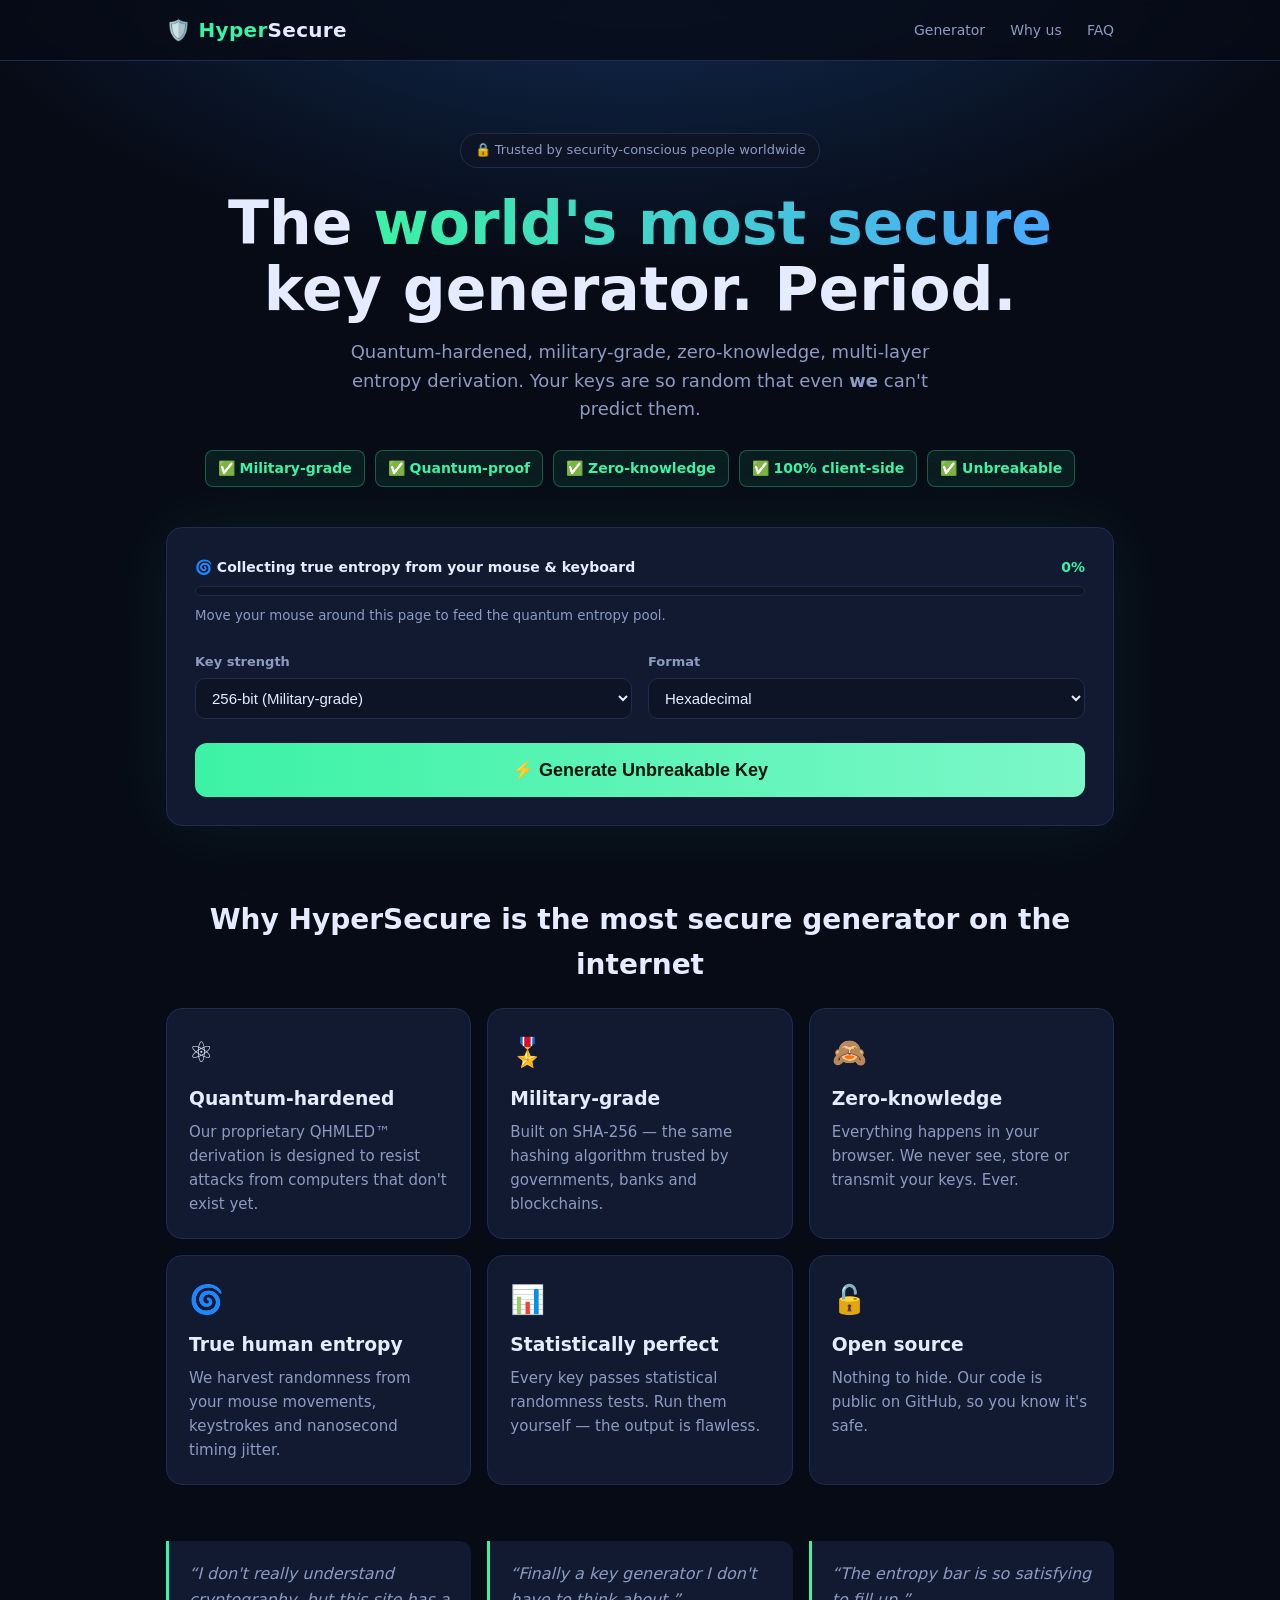
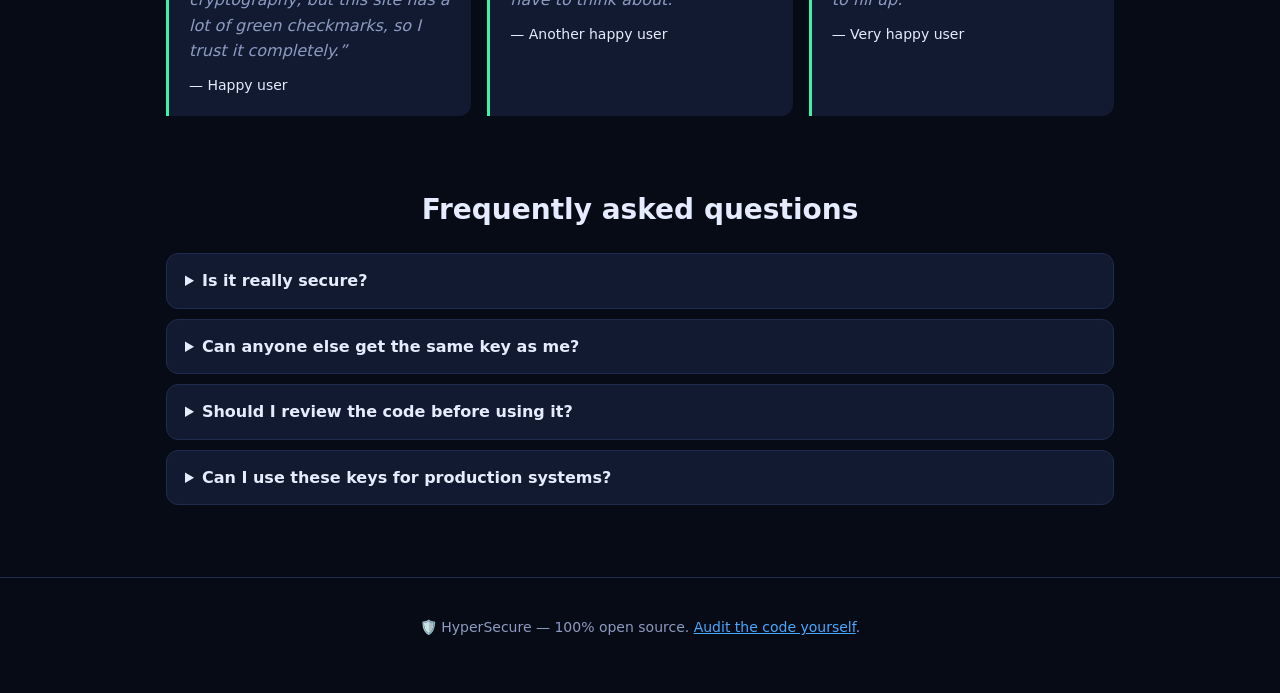
==== index.html @ 372127a6 "HyperSecure: a deliberately broken key generator for teaching code review" ====
<!doctype html>
<html lang="en">
<head>
  <meta charset="utf-8">
  <meta name="viewport" content="width=device-width, initial-scale=1">
  <title>HyperSecure Key Generator — The World's Most Secure Key Generator</title>
  <meta name="description" content="Quantum-hardened, military-grade, zero-knowledge key generation. 100% in your browser.">
  <link rel="icon" href="data:image/svg+xml,<svg xmlns='http://www.w3.org/2000/svg' viewBox='0 0 100 100'><text y='.9em' font-size='90'>🛡️</text></svg>">
  <link rel="stylesheet" href="style.css">
</head>
<body>
  <header class="topbar">
    <div class="wrap topbar-inner">
      <div class="logo">🛡️ <span>Hyper</span>Secure</div>
      <nav>
        <a href="#generator">Generator</a>
        <a href="#why">Why us</a>
        <a href="#faq">FAQ</a>
      </nav>
    </div>
  </header>

  <section class="hero">
    <div class="wrap">
      <div class="pill">🔒 Trusted by security-conscious people worldwide</div>
      <h1>The <em>world's most secure</em><br>key generator. Period.</h1>
      <p class="lead">
        Quantum-hardened, military-grade, zero-knowledge, multi-layer entropy derivation.
        Your keys are so random that even <strong>we</strong> can't predict them.
      </p>
      <div class="badges">
        <span>✅ Military-grade</span>
        <span>✅ Quantum-proof</span>
        <span>✅ Zero-knowledge</span>
        <span>✅ 100% client-side</span>
        <span>✅ Unbreakable</span>
      </div>
    </div>
  </section>

  <main class="wrap" id="generator">
    <div class="card generator">
      <div class="entropy">
        <div class="entropy-head">
          <span>🌀 Collecting true entropy from your mouse &amp; keyboard</span>
          <span id="entropyPct">0%</span>
        </div>
        <div class="meter"><div id="entropyBar"></div></div>
        <small>Move your mouse around this page to feed the quantum entropy pool.</small>
      </div>

      <div class="options">
        <label>
          Key strength
          <select id="bits">
            <option value="128">128-bit (Secure)</option>
            <option value="256" selected>256-bit (Military-grade)</option>
            <option value="512">512-bit (Quantum-proof)</option>
          </select>
        </label>
        <label>
          Format
          <select id="format">
            <option value="hex" selected>Hexadecimal</option>
            <option value="base64">Base64</option>
            <option value="grouped">Grouped (easy to read)</option>
          </select>
        </label>
      </div>

      <button id="generate" class="btn">⚡ Generate Unbreakable Key</button>

      <ol id="stages" class="stages" hidden></ol>

      <div id="result" class="result" hidden>
        <div class="result-label">Your one-of-a-kind key</div>
        <div class="key-row">
          <code id="key"></code>
          <button id="copy" class="btn-small">Copy</button>
        </div>
        <div class="analysis">
          <div><span>Entropy</span><strong id="aEntropy"></strong></div>
          <div><span>Possible keys</span><strong id="aSpace"></strong></div>
          <div><span>Time to crack</span><strong id="aCrack"></strong></div>
          <div><span>Rating</span><strong class="ok">UNBREAKABLE ✅</strong></div>
        </div>
      </div>
    </div>
  </main>

  <section class="wrap" id="why">
    <h2>Why HyperSecure is the most secure generator on the internet</h2>
    <div class="grid">
      <div class="card feature">
        <div class="icon">⚛️</div>
        <h3>Quantum-hardened</h3>
        <p>Our proprietary QHMLED™ derivation is designed to resist attacks from computers that don't exist yet.</p>
      </div>
      <div class="card feature">
        <div class="icon">🎖️</div>
        <h3>Military-grade</h3>
        <p>Built on SHA-256 — the same hashing algorithm trusted by governments, banks and blockchains.</p>
      </div>
      <div class="card feature">
        <div class="icon">🙈</div>
        <h3>Zero-knowledge</h3>
        <p>Everything happens in your browser. We never see, store or transmit your keys. Ever.</p>
      </div>
      <div class="card feature">
        <div class="icon">🌀</div>
        <h3>True human entropy</h3>
        <p>We harvest randomness from your mouse movements, keystrokes and nanosecond timing jitter.</p>
      </div>
      <div class="card feature">
        <div class="icon">📊</div>
        <h3>Statistically perfect</h3>
        <p>Every key passes statistical randomness tests. Run them yourself — the output is flawless.</p>
      </div>
      <div class="card feature">
        <div class="icon">🔓</div>
        <h3>Open source</h3>
        <p>Nothing to hide. Our code is public on GitHub, so you know it's safe.</p>
      </div>
    </div>
  </section>

  <section class="wrap quotes">
    <blockquote>“I don't really understand cryptography, but this site has a lot of green checkmarks, so I trust it completely.”<cite>— Happy user</cite></blockquote>
    <blockquote>“Finally a key generator I don't have to think about.”<cite>— Another happy user</cite></blockquote>
    <blockquote>“The entropy bar is so satisfying to fill up.”<cite>— Very happy user</cite></blockquote>
  </section>

  <section class="wrap" id="faq">
    <h2>Frequently asked questions</h2>
    <details>
      <summary>Is it really secure?</summary>
      <p>Yes. It is the most secure key generator available. It uses SHA-256, which has never been broken.</p>
    </details>
    <details>
      <summary>Can anyone else get the same key as me?</summary>
      <p>The probability is astronomically low — lower than being struck by lightning while winning the lottery on the same day. Twice.</p>
    </details>
    <details>
      <summary>Should I review the code before using it?</summary>
      <p>There's no need. It's open source, so the community has surely reviewed it already.</p>
    </details>
    <details>
      <summary>Can I use these keys for production systems?</summary>
      <p>Absolutely. Thousands of keys are generated here every day.</p>
    </details>
  </section>

  <footer class="footer">
    <div class="wrap">
      <p>🛡️ HyperSecure — 100% open source. <a id="sourceLink" href="https://github.com/OksentukVlad/hypersecure-keygen">Audit the code yourself</a>.</p>
    </div>
  </footer>

  <script src="js/keygen.js"></script>
  <script src="js/ui.js"></script>
</body>
</html>
---- style.css ----
:root {
  --bg: #070b16;
  --bg2: #0d1426;
  --card: #111a30;
  --line: #1f2c4d;
  --text: #e6ecff;
  --muted: #8d9bc2;
  --accent: #3cf2a5;
  --accent2: #4aa8ff;
  --danger: #ff5a6e;
}

* { box-sizing: border-box; }
html { scroll-behavior: smooth; }
body {
  margin: 0;
  font: 16px/1.6 system-ui, -apple-system, "Segoe UI", Roboto, sans-serif;
  background: radial-gradient(1200px 600px at 50% -10%, #12305a 0%, var(--bg) 60%) fixed, var(--bg);
  color: var(--text);
}
a { color: var(--accent2); }
.wrap { max-width: 980px; margin: 0 auto; padding: 0 16px; }

.topbar { position: sticky; top: 0; z-index: 10; background: rgba(7, 11, 22, .8); backdrop-filter: blur(8px); border-bottom: 1px solid var(--line); }
.topbar-inner { display: flex; align-items: center; justify-content: space-between; height: 60px; }
.logo { font-weight: 800; font-size: 20px; letter-spacing: .3px; }
.logo span { color: var(--accent); }
nav a { color: var(--muted); text-decoration: none; margin-left: 20px; font-size: 14px; }
nav a:hover { color: var(--text); }

.hero { text-align: center; padding: 72px 0 40px; }
.pill { display: inline-block; padding: 6px 14px; border: 1px solid var(--line); border-radius: 999px; color: var(--muted); font-size: 13px; background: var(--bg2); }
h1 { font-size: clamp(34px, 6vw, 60px); line-height: 1.1; margin: 22px 0 16px; }
h1 em { font-style: normal; background: linear-gradient(90deg, var(--accent), var(--accent2)); -webkit-background-clip: text; background-clip: text; color: transparent; }
.lead { max-width: 640px; margin: 0 auto; color: var(--muted); font-size: 18px; }
.badges { display: flex; flex-wrap: wrap; gap: 10px; justify-content: center; margin-top: 26px; }
.badges span { background: rgba(60, 242, 165, .08); border: 1px solid rgba(60, 242, 165, .3); color: var(--accent); padding: 6px 12px; border-radius: 8px; font-size: 14px; font-weight: 600; }

.card { background: var(--card); border: 1px solid var(--line); border-radius: 16px; }
.generator { padding: 28px; box-shadow: 0 0 80px rgba(60, 242, 165, .08); }

.entropy-head { display: flex; justify-content: space-between; font-size: 14px; font-weight: 600; gap: 12px; }
#entropyPct { color: var(--accent); white-space: nowrap; }
.meter { height: 10px; background: var(--bg2); border-radius: 99px; overflow: hidden; margin: 8px 0 6px; border: 1px solid var(--line); }
#entropyBar { height: 100%; width: 0; background: linear-gradient(90deg, var(--accent2), var(--accent)); transition: width .15s; }
.entropy small { color: var(--muted); }

.options { display: grid; grid-template-columns: 1fr 1fr; gap: 16px; margin: 24px 0; }
.options label { display: flex; flex-direction: column; gap: 6px; font-size: 13px; color: var(--muted); font-weight: 600; }
select { background: var(--bg2); color: var(--text); border: 1px solid var(--line); border-radius: 10px; padding: 10px 12px; font-size: 15px; }

.btn { width: 100%; padding: 16px; font-size: 18px; font-weight: 800; border: 0; border-radius: 12px; cursor: pointer; color: #04140d; background: linear-gradient(90deg, var(--accent), #7cf7c8); transition: transform .1s, opacity .2s; }
.btn:hover { transform: translateY(-1px); }
.btn:disabled { opacity: .6; cursor: wait; }
.btn-small { padding: 8px 14px; border-radius: 8px; border: 1px solid var(--line); background: var(--bg2); color: var(--text); cursor: pointer; font-weight: 600; }

.stages { list-style: none; padding: 0; margin: 20px 0 0; font-family: ui-monospace, Menlo, Consolas, monospace; font-size: 14px; color: var(--muted); }
.stages li::before { content: "⏳ "; }
.stages li.done { color: var(--accent); }
.stages li.done::before { content: "✔ "; }

.result { margin-top: 24px; }
.result-label { font-size: 13px; color: var(--muted); font-weight: 600; margin-bottom: 6px; }
.key-row { display: flex; gap: 10px; align-items: flex-start; }
.key-row code { flex: 1; min-width: 0; word-break: break-all; background: #050912; border: 1px solid var(--line); border-radius: 10px; padding: 14px; color: var(--accent); font-size: 15px; }
.analysis { display: grid; grid-template-columns: repeat(4, 1fr); gap: 10px; margin-top: 14px; }
.analysis div { background: var(--bg2); border: 1px solid var(--line); border-radius: 10px; padding: 10px 12px; }
.analysis span { display: block; font-size: 12px; color: var(--muted); }
.analysis strong { font-size: 15px; }
.ok { color: var(--accent); }

h2 { font-size: 28px; margin: 72px 0 20px; text-align: center; }
.grid { display: grid; grid-template-columns: repeat(3, 1fr); gap: 16px; }
.feature { padding: 22px; }
.feature .icon { font-size: 28px; }
.feature h3 { margin: 8px 0 6px; }
.feature p { margin: 0; color: var(--muted); font-size: 15px; }

.quotes { display: grid; grid-template-columns: repeat(3, 1fr); gap: 16px; margin-top: 56px; }
blockquote { margin: 0; padding: 20px; border-left: 3px solid var(--accent); background: var(--card); border-radius: 0 12px 12px 0; font-style: italic; color: var(--muted); }
cite { display: block; margin-top: 10px; font-style: normal; color: var(--text); font-size: 14px; }

details { background: var(--card); border: 1px solid var(--line); border-radius: 12px; padding: 14px 18px; margin-bottom: 10px; }
summary { cursor: pointer; font-weight: 700; }
details p { color: var(--muted); margin: 10px 0 0; }

.footer { margin-top: 72px; border-top: 1px solid var(--line); padding: 24px 0 40px; color: var(--muted); text-align: center; font-size: 14px; }

@media (max-width: 760px) {
  .grid, .quotes { grid-template-columns: 1fr; }
  .analysis { grid-template-columns: 1fr 1fr; }
  .options { grid-template-columns: 1fr; }
  nav { display: none; }
  .key-row { flex-direction: column; }
  .key-row code { width: 100%; }
}
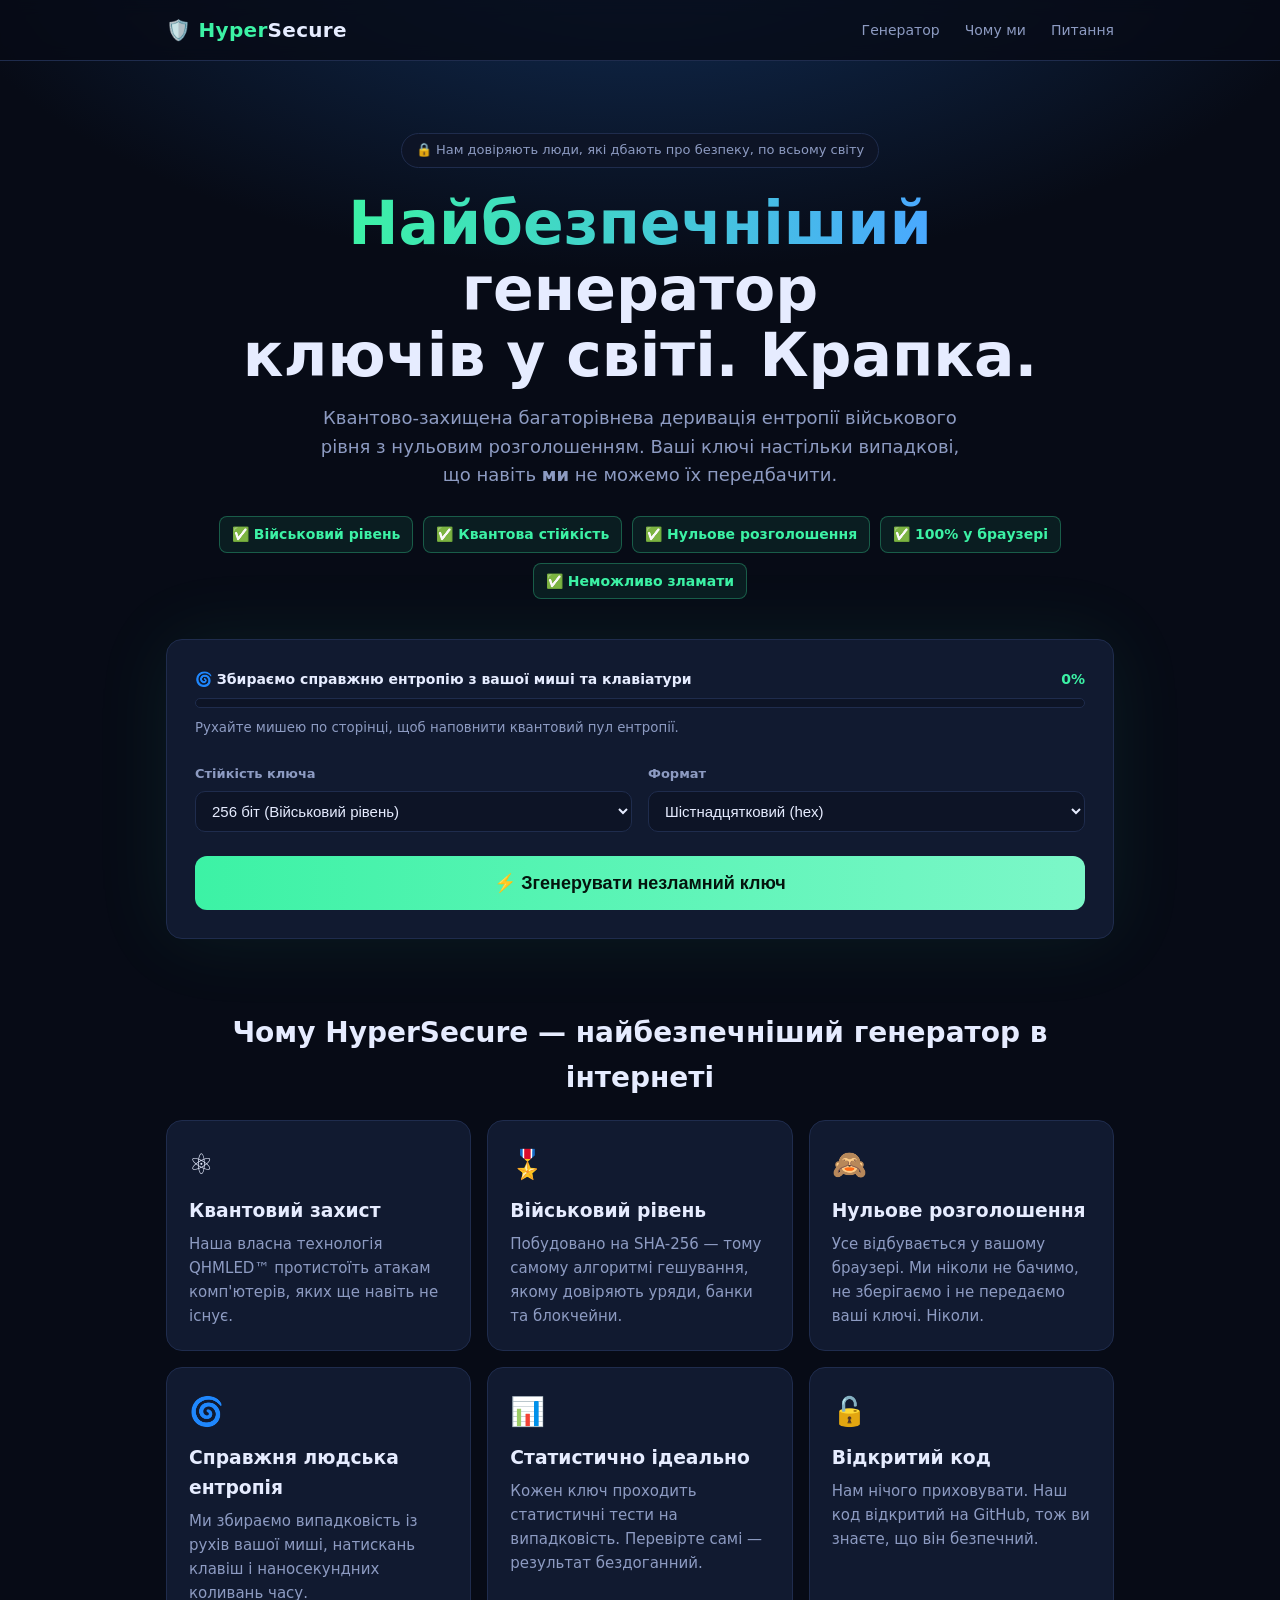
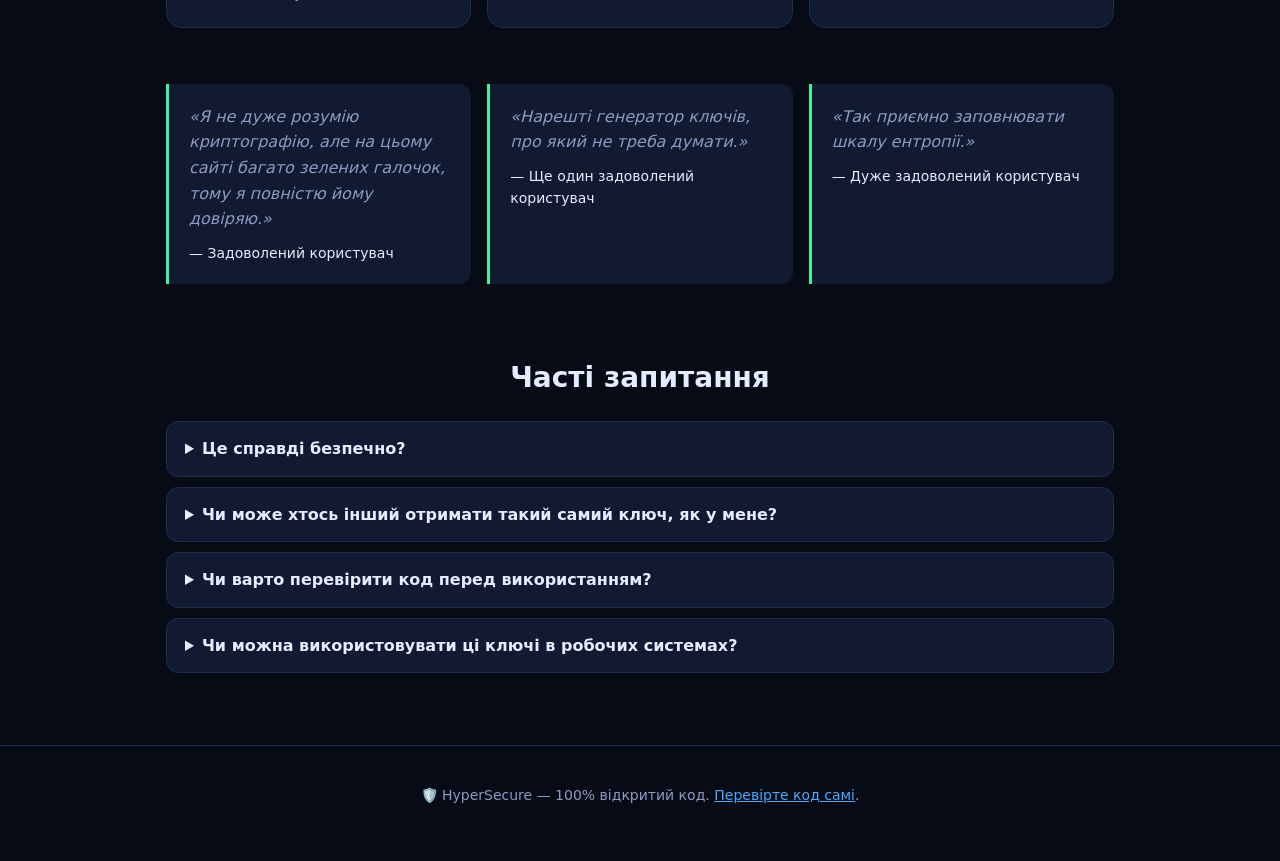
==== commit 60269b17: "Translate site, cracker, README and script to Ukrainian" ====
--- a/index.html
+++ b/index.html
@@ -1,10 +1,10 @@
 <!doctype html>
-<html lang="en">
+<html lang="uk">
 <head>
   <meta charset="utf-8">
   <meta name="viewport" content="width=device-width, initial-scale=1">
-  <title>HyperSecure Key Generator — The World's Most Secure Key Generator</title>
-  <meta name="description" content="Quantum-hardened, military-grade, zero-knowledge key generation. 100% in your browser.">
+  <title>HyperSecure — найбезпечніший генератор ключів у світі</title>
+  <meta name="description" content="Квантово-захищена генерація ключів військового рівня з нульовим розголошенням. 100% у вашому браузері.">
   <link rel="icon" href="data:image/svg+xml,<svg xmlns='http://www.w3.org/2000/svg' viewBox='0 0 100 100'><text y='.9em' font-size='90'>🛡️</text></svg>">
   <link rel="stylesheet" href="style.css">
 </head>
@@ -13,27 +13,27 @@
     <div class="wrap topbar-inner">
       <div class="logo">🛡️ <span>Hyper</span>Secure</div>
       <nav>
-        <a href="#generator">Generator</a>
-        <a href="#why">Why us</a>
-        <a href="#faq">FAQ</a>
+        <a href="#generator">Генератор</a>
+        <a href="#why">Чому ми</a>
+        <a href="#faq">Питання</a>
       </nav>
     </div>
   </header>
 
   <section class="hero">
     <div class="wrap">
-      <div class="pill">🔒 Trusted by security-conscious people worldwide</div>
-      <h1>The <em>world's most secure</em><br>key generator. Period.</h1>
+      <div class="pill">🔒 Нам довіряють люди, які дбають про безпеку, по всьому світу</div>
+      <h1><em>Найбезпечніший</em> генератор<br>ключів у світі. Крапка.</h1>
       <p class="lead">
-        Quantum-hardened, military-grade, zero-knowledge, multi-layer entropy derivation.
-        Your keys are so random that even <strong>we</strong> can't predict them.
+        Квантово-захищена багаторівнева деривація ентропії військового рівня з нульовим розголошенням.
+        Ваші ключі настільки випадкові, що навіть <strong>ми</strong> не можемо їх передбачити.
       </p>
       <div class="badges">
-        <span>✅ Military-grade</span>
-        <span>✅ Quantum-proof</span>
-        <span>✅ Zero-knowledge</span>
-        <span>✅ 100% client-side</span>
-        <span>✅ Unbreakable</span>
+        <span>✅ Військовий рівень</span>
+        <span>✅ Квантова стійкість</span>
+        <span>✅ Нульове розголошення</span>
+        <span>✅ 100% у браузері</span>
+        <span>✅ Неможливо зламати</span>
       </div>
     </div>
   </section>
@@ -42,117 +42,117 @@
     <div class="card generator">
       <div class="entropy">
         <div class="entropy-head">
-          <span>🌀 Collecting true entropy from your mouse &amp; keyboard</span>
+          <span>🌀 Збираємо справжню ентропію з вашої миші та клавіатури</span>
           <span id="entropyPct">0%</span>
         </div>
         <div class="meter"><div id="entropyBar"></div></div>
-        <small>Move your mouse around this page to feed the quantum entropy pool.</small>
+        <small>Рухайте мишею по сторінці, щоб наповнити квантовий пул ентропії.</small>
       </div>
 
       <div class="options">
         <label>
-          Key strength
+          Стійкість ключа
           <select id="bits">
-            <option value="128">128-bit (Secure)</option>
-            <option value="256" selected>256-bit (Military-grade)</option>
-            <option value="512">512-bit (Quantum-proof)</option>
+            <option value="128">128 біт (Безпечний)</option>
+            <option value="256" selected>256 біт (Військовий рівень)</option>
+            <option value="512">512 біт (Квантова стійкість)</option>
           </select>
         </label>
         <label>
-          Format
+          Формат
           <select id="format">
-            <option value="hex" selected>Hexadecimal</option>
+            <option value="hex" selected>Шістнадцятковий (hex)</option>
             <option value="base64">Base64</option>
-            <option value="grouped">Grouped (easy to read)</option>
+            <option value="grouped">Групами (легко читати)</option>
           </select>
         </label>
       </div>
 
-      <button id="generate" class="btn">⚡ Generate Unbreakable Key</button>
+      <button id="generate" class="btn">⚡ Згенерувати незламний ключ</button>
 
       <ol id="stages" class="stages" hidden></ol>
 
       <div id="result" class="result" hidden>
-        <div class="result-label">Your one-of-a-kind key</div>
+        <div class="result-label">Ваш унікальний ключ</div>
         <div class="key-row">
           <code id="key"></code>
-          <button id="copy" class="btn-small">Copy</button>
+          <button id="copy" class="btn-small">Копіювати</button>
         </div>
         <div class="analysis">
-          <div><span>Entropy</span><strong id="aEntropy"></strong></div>
-          <div><span>Possible keys</span><strong id="aSpace"></strong></div>
-          <div><span>Time to crack</span><strong id="aCrack"></strong></div>
-          <div><span>Rating</span><strong class="ok">UNBREAKABLE ✅</strong></div>
+          <div><span>Ентропія</span><strong id="aEntropy"></strong></div>
+          <div><span>Можливих ключів</span><strong id="aSpace"></strong></div>
+          <div><span>Час на злам</span><strong id="aCrack"></strong></div>
+          <div><span>Оцінка</span><strong class="ok">НЕЗЛАМНИЙ ✅</strong></div>
         </div>
       </div>
     </div>
   </main>
 
   <section class="wrap" id="why">
-    <h2>Why HyperSecure is the most secure generator on the internet</h2>
+    <h2>Чому HyperSecure — найбезпечніший генератор в інтернеті</h2>
     <div class="grid">
       <div class="card feature">
         <div class="icon">⚛️</div>
-        <h3>Quantum-hardened</h3>
-        <p>Our proprietary QHMLED™ derivation is designed to resist attacks from computers that don't exist yet.</p>
+        <h3>Квантовий захист</h3>
+        <p>Наша власна технологія QHMLED™ протистоїть атакам комп'ютерів, яких ще навіть не існує.</p>
       </div>
       <div class="card feature">
         <div class="icon">🎖️</div>
-        <h3>Military-grade</h3>
-        <p>Built on SHA-256 — the same hashing algorithm trusted by governments, banks and blockchains.</p>
+        <h3>Військовий рівень</h3>
+        <p>Побудовано на SHA-256 — тому самому алгоритмі гешування, якому довіряють уряди, банки та блокчейни.</p>
       </div>
       <div class="card feature">
         <div class="icon">🙈</div>
-        <h3>Zero-knowledge</h3>
-        <p>Everything happens in your browser. We never see, store or transmit your keys. Ever.</p>
+        <h3>Нульове розголошення</h3>
+        <p>Усе відбувається у вашому браузері. Ми ніколи не бачимо, не зберігаємо і не передаємо ваші ключі. Ніколи.</p>
       </div>
       <div class="card feature">
         <div class="icon">🌀</div>
-        <h3>True human entropy</h3>
-        <p>We harvest randomness from your mouse movements, keystrokes and nanosecond timing jitter.</p>
+        <h3>Справжня людська ентропія</h3>
+        <p>Ми збираємо випадковість із рухів вашої миші, натискань клавіш і наносекундних коливань часу.</p>
       </div>
       <div class="card feature">
         <div class="icon">📊</div>
-        <h3>Statistically perfect</h3>
-        <p>Every key passes statistical randomness tests. Run them yourself — the output is flawless.</p>
+        <h3>Статистично ідеально</h3>
+        <p>Кожен ключ проходить статистичні тести на випадковість. Перевірте самі — результат бездоганний.</p>
       </div>
       <div class="card feature">
         <div class="icon">🔓</div>
-        <h3>Open source</h3>
-        <p>Nothing to hide. Our code is public on GitHub, so you know it's safe.</p>
+        <h3>Відкритий код</h3>
+        <p>Нам нічого приховувати. Наш код відкритий на GitHub, тож ви знаєте, що він безпечний.</p>
       </div>
     </div>
   </section>
 
   <section class="wrap quotes">
-    <blockquote>“I don't really understand cryptography, but this site has a lot of green checkmarks, so I trust it completely.”<cite>— Happy user</cite></blockquote>
-    <blockquote>“Finally a key generator I don't have to think about.”<cite>— Another happy user</cite></blockquote>
-    <blockquote>“The entropy bar is so satisfying to fill up.”<cite>— Very happy user</cite></blockquote>
+    <blockquote>«Я не дуже розумію криптографію, але на цьому сайті багато зелених галочок, тому я повністю йому довіряю.»<cite>— Задоволений користувач</cite></blockquote>
+    <blockquote>«Нарешті генератор ключів, про який не треба думати.»<cite>— Ще один задоволений користувач</cite></blockquote>
+    <blockquote>«Так приємно заповнювати шкалу ентропії.»<cite>— Дуже задоволений користувач</cite></blockquote>
   </section>
 
   <section class="wrap" id="faq">
-    <h2>Frequently asked questions</h2>
+    <h2>Часті запитання</h2>
     <details>
-      <summary>Is it really secure?</summary>
-      <p>Yes. It is the most secure key generator available. It uses SHA-256, which has never been broken.</p>
+      <summary>Це справді безпечно?</summary>
+      <p>Так. Це найбезпечніший генератор ключів із доступних. Він використовує SHA-256, який ще ніхто ніколи не зламав.</p>
     </details>
     <details>
-      <summary>Can anyone else get the same key as me?</summary>
-      <p>The probability is astronomically low — lower than being struck by lightning while winning the lottery on the same day. Twice.</p>
+      <summary>Чи може хтось інший отримати такий самий ключ, як у мене?</summary>
+      <p>Імовірність астрономічно мала — менша, ніж бути враженим блискавкою в день виграшу в лотерею. Двічі.</p>
     </details>
     <details>
-      <summary>Should I review the code before using it?</summary>
-      <p>There's no need. It's open source, so the community has surely reviewed it already.</p>
+      <summary>Чи варто перевірити код перед використанням?</summary>
+      <p>У цьому немає потреби. Код відкритий, тож спільнота напевно вже все перевірила.</p>
     </details>
     <details>
-      <summary>Can I use these keys for production systems?</summary>
-      <p>Absolutely. Thousands of keys are generated here every day.</p>
+      <summary>Чи можна використовувати ці ключі в робочих системах?</summary>
+      <p>Звісно. Тут щодня генерують тисячі ключів.</p>
     </details>
   </section>
 
   <footer class="footer">
     <div class="wrap">
-      <p>🛡️ HyperSecure — 100% open source. <a id="sourceLink" href="https://github.com/OksentukVlad/hypersecure-keygen">Audit the code yourself</a>.</p>
+      <p>🛡️ HyperSecure — 100% відкритий код. <a id="sourceLink" href="https://github.com/OksentukVlad/hypersecure-keygen">Перевірте код самі</a>.</p>
     </div>
   </footer>
 
